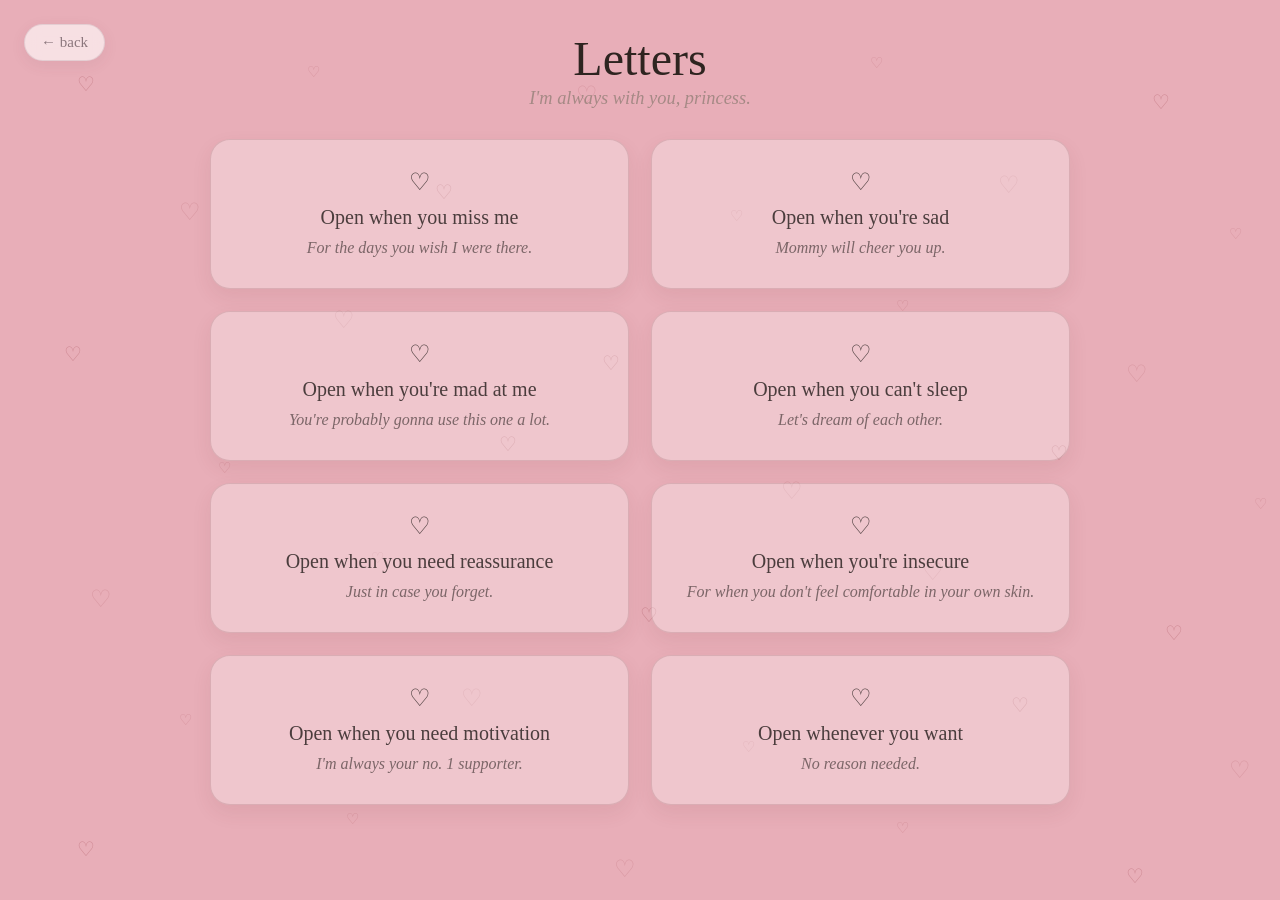
==== letters.html @ 0e0d1850 "Add files via upload" ====
<!DOCTYPE html>
<html lang="en">

<head>
    <meta charset="UTF-8">
    <meta name="viewport" content="width=device-width, initial-scale=1.0">
    <title>Letters</title>

    <link rel="stylesheet" href="style.css">

    <link rel="manifest" href="manifest.json">
<meta name="theme-color" content="#f8e7eb">
<meta name="apple-mobile-web-app-capable" content="yes">
<meta name="apple-mobile-web-app-status-bar-style" content="default">

</head>

<body class="main-body">

    <button class="back-button" onclick="history.back()">← back</button>

    <div class="hearts">
        <span>♡</span>
        <span>♡</span>
        <span>♡</span>
        <span>♡</span>
        <span>♡</span>
        <span>♡</span>
        <span>♡</span>
        <span>♡</span>
        <span>♡</span>
        <span>♡</span>
        <span>♡</span>
        <span>♡</span>
        <span>♡</span>
        <span>♡</span>
        <span>♡</span>
        <span>♡</span>
        <span>♡</span>
        <span>♡</span>
        <span>♡</span>
        <span>♡</span>
        <span>♡</span>
        <span>♡</span>
        <span>♡</span>
        <span>♡</span>
        <span>♡</span>
        <span>♡</span>
        <span>♡</span>
        <span>♡</span>
        <span>♡</span>
        <span>♡</span>
        <span>♡</span>
        <span>♡</span>
        <span>♡</span>
        <span>♡</span>
        <span>♡</span>
    </div>

    <div class="letters-page">

        <h1>Letters</h1>

        <p class="letters-subtitle">
            I'm always with you, princess.
        </p>

        <div class="letters-grid">

            <button class="letter-card" onclick="openLetter('miss-me')">
                <span class="letter-icon">♡</span>
                <span class="letter-title">Open when you miss me</span>
                <span class="letter-description">For the days you wish I were there.</span>
            </button>

            <button class="letter-card" onclick="openLetter('sad')">
                <span class="letter-icon">♡</span>
                <span class="letter-title">Open when you're sad</span>
                <span class="letter-description">Mommy will cheer you up.</span>
            </button>

            <button class="letter-card" onclick="openLetter('mad')">
                <span class="letter-icon">♡</span>
                <span class="letter-title">Open when you're mad at me</span>
                <span class="letter-description">You're probably gonna use this one a lot.</span>
            </button>

            <button class="letter-card" onclick="openLetter('sleep')">
                <span class="letter-icon">♡</span>
                <span class="letter-title">Open when you can't sleep</span>
                <span class="letter-description">Let's dream of each other.</span>
            </button>

            <button class="letter-card" onclick="openLetter('reassurance')">
                <span class="letter-icon">♡</span>
                <span class="letter-title">Open when you need reassurance</span>
                <span class="letter-description">Just in case you forget.</span>
            </button>

            <button class="letter-card" onclick="openLetter('insecure')">
                <span class="letter-icon">♡</span>
                <span class="letter-title">Open when you're insecure</span>
                <span class="letter-description">For when you don't feel comfortable in your own skin.</span>
            </button>

            <button class="letter-card" onclick="openLetter('motivation')">
                <span class="letter-icon">♡</span>
                <span class="letter-title">Open when you need motivation</span>
                <span class="letter-description">I'm always your no. 1 supporter.</span>
            </button>

            <button class="letter-card" onclick="openLetter('whenever')">
                <span class="letter-icon">♡</span>
                <span class="letter-title">Open whenever you want</span>
                <span class="letter-description">No reason needed.</span>
            </button>

        </div>
    
    </div>

    <script>
        function openLetter(letter) {
            const overlay = document.getElementById("letter-overlay");
            const heading = document.getElementById("letter-heading");
            const content = document.getElementById("letter-content");


            if (letter === "miss-me") {
    heading.textContent = "Open when you miss me";
    content.innerHTML = `
    <p>so you miss me huh :(

well unfortunately for you, i’m not actually there right now. BUTTTT for the sake of this letter, pretend i am.

we're lying in your bed right now. you’ll probably tell me to come closer, so obviously i will.

you'll have your head on my tiddies and eventually you’ll get tired and i’ll tell you to go to sleep. 

i’ll probably stay awake for a little while just looking at you because i’m cringe like that.

then i’ll kiss your forehead and go to sleep with you.

so if you miss me right now, just imagine that.

i’m there. i’m cuddling you. i’m annoying you.

i love you baby. now stop missing me so much :(</p>
`;
            }

if (letter === "sad") {
    heading.textContent = "Open when you're sad";
    content.innerHTML = `
        <p>i know whatever happened probably feels like a lot right now, but you don't have to have everything figured out right now. you don't have to pretend you're okay when you're not.

you can just be sad.

if i was there right now, i'd probably hug you until you complain about me suffocating you. then i'd probably start making stupid jokes.

actually wait.

why did the tomato turn red?

because it saw the salad dressing.

i'm sorry.

that was fucking awful.

anyway.

whatever is making you sad right now won't last forever.

you can cry. you can complain. you can be angry. you can be quiet.

i'll still love you through all of it.

everything is gonna be okay.</p>
    `;
}

if (letter === "mad") {
    heading.textContent = "Open when you're mad at me";
    content.innerHTML = `
        <p>i'm sorry.

i'm stupid.

sometimes i do things that hurt you or piss you off and i don't even realize how badly i've fucked up until later.

i'm probably sitting here thinking about whatever happened and trying to understand exactly where i went wrong.

and if i'm still too stupid to see it right now, then give me some time.

sometimes my brain takes long to arrive at the obvious conclusion.

eventually i'll realize what i did wrong.

and when i do, i'll come back to you.

i'll apologize properly. i'll listen. i'll try to understand you instead of just trying to defend myself.

so i'm sorry, baby.

even if we're mad at each other right now, i still love you.

once again, i'm really sorry. </p>
    `;
}

if (letter === "sleep") {
    heading.textContent = "Open when you can't sleep";
    content.innerHTML = `
        <p>imagine we're somewhere else.

you can choose.

we could be in Japan, walking around at night.

we could be in some little cabin surrounded by snow.

we could be at the beach, watching the sunset.

we could be in our giant mansion with our billion animals running around everywhere.

or maybe we're just lying in bed together.

maybe you can imagine me reading you a story.

just pretend i'm lying beside you, quietly reading while you're slowly falling asleep.

you don't need to think about tomorrow.

you don't need to think about anything that's bothering you.

just dream (about me preferably).

goodnight, baby.

i'll see you in our little dream world. ♡</p>
    `;
}

if (letter === "reassurance") {
    heading.textContent = "Open when you need reassurance";
    content.innerHTML = `
        <p>i don't think i tell you enough how much i love you.

i know sometimes i don't show it properly.

sometimes i get caught up in my own head. sometimes i get frustrated. sometimes i don't say what i'm feeling. sometimes i probably make you wonder if i care as much as i say i do.

but i do.

so much.

i care about you when we're happy, when we're arguing, when you're sad.

i care about the little things you tell me.

i care about your stupid little stories and your random thoughts and the things you get excited about.

you don't have to earn my love by being perfect.

you don't have to always be happy.

you don't have to be anything other than yourself.

i love you because you're you.</p>
    `;
}

if (letter === "insecure") {
    heading.textContent = "Open when you're insecure";
    content.innerHTML = `
        <p>respectfully...

what the fuck are you insecure about?

have you looked at yourself???

you're so fucking pretty.

your face, your eyes, your smile, your hair, your body, literally everything.

and yes, you're sexy too. very.

but it's not even just about how you look.

i love the way you laugh, the way you talk, your personality, your weirdness.

you could wake up with messy hair, looking like you got hit by a truck, and i'd still want to kiss you.

actually, especially then.

so please don't let your brain convince you that you're anything less than the girl i see.

because when i look at you, i see someone perfect.

now stop being mean to my pretty girl.</p>
    `;
}

if (letter === "motivation") {
    heading.textContent = "Open when you need motivation";
    content.innerHTML = `
        <p>

i know you're probably doubting yourself right now, but i need you to remember who you are.

you've made it this far.

whatever you're dealing with right now, you've already survived every bad day that came before it.

and i know you're going to give this everything you've got.

you just have to try.

and if you fuck up?

we try again.

if it doesn't work the first time?

we try again.

if you're tired?

rest.

then we try again.

i'm proud of you already.

not because of whether you succeed or fail, but because i know you're going to give it your all.

and i'll be right here cheering you on the whole time.♡</p>
    `;
}

if (letter === "whenever") {
    heading.textContent = "Open whenever you want";
    content.innerHTML = `
        <p>there's no special reason for this one.

you just wanted to open it.

so here i am.

i love you.

that's it.

that's the letter.

...

okay fine, i'll elaborate.

i love you.

i love you when you're angry at me.

i love you when you're being cute.

i love you when you're half asleep.

i love you when we're doing absolutely nothing.

i love you on the boring days.

i love you on the exciting days.

i love you today.

and i'll love you tomorrow.

and the day after that.

and all the random days in between.

so whenever you open this, just remember that there's a girl who loves you very very much.

and unfortunately for you, you're stuck with her.

i love you, my princess. ♡</p>
    `;
}

content.innerHTML = `
    <p class="letter-greeting">
        My love,
    </p>

    ${content.innerHTML}

    <p class="letter-signature">
        With all my love,<br>
        Mommy ♡
    </p>
`;
            overlay.classList.add("show");
        }

        function openEnvelope(event) {
    event.stopPropagation();

    document
        .querySelector(".envelope")
        .classList.add("open");
}

function closeLetter() {
    document.getElementById("letter-overlay").classList.remove("show");

    const envelope = document.querySelector(".envelope");

    if (envelope) {
        envelope.classList.remove("open");
    }
}
    </script>

<div id="letter-overlay" class="letter-overlay">

    <div class="letter-popup">

        <button class="close-letter" onclick="closeLetter()">×</button>
    
        <div class="envelope-stage">
    
            <div class="envelope">
    
                <!-- The actual letter -->
                <div class="envelope-letter">
                    <div class="letter-paper">
                        <h2 id="letter-heading"></h2>
                        <div id="letter-content"></div>
                    </div>
                </div>
    
                <!-- Envelope -->
                <div class="envelope-back"></div>
    
                <div class="envelope-pocket"></div>
    
                <div class="envelope-flap"></div>
    
                <button
                    class="envelope-seal"
                    onclick="openEnvelope(event)"
                    aria-label="Open letter"
                >
                    ♡
                </button>
    
            </div>
    
            <p class="envelope-hint">Tap the seal to open your letter ♡</p>
    
        </div>
    
    </div>

</div>

</body>
</html>
---- style.css ----
body {
    background: #e8aeb8;
    font-family: "Cormorant Garamond", Georgia, serif;
    margin: 0;
    height: 100vh;
    display: flex;
    justify-content: center;
    align-items: center;
    position: relative;
}

/* =========================
   SCATTERED BACKGROUND HEARTS
   ========================= */

.hearts {
    position: absolute;
    inset: 0;
    pointer-events: none;
    z-index: 0;
}

.hearts span {
    position: absolute;
    color: rgba(150, 55, 65, 0.32);
    font-size: 20px;
    font-weight: 400;
}

/* different sizes so they feel natural */

.hearts span:nth-child(2n) {
    font-size: 15px;
    opacity: 0.7;
}

.hearts span:nth-child(3n) {
    font-size: 24px;
    opacity: 0.55;
}

/* scattered positions */

.hearts span:nth-child(1)  { left: 6%;  top: 8%; }
.hearts span:nth-child(2)  { left: 24%; top: 7%; }
.hearts span:nth-child(3)  { left: 45%; top: 9%; }
.hearts span:nth-child(4)  { left: 68%; top: 6%; }
.hearts span:nth-child(5)  { left: 90%; top: 10%; }

.hearts span:nth-child(6)  { left: 14%; top: 22%; }
.hearts span:nth-child(7)  { left: 34%; top: 20%; }
.hearts span:nth-child(8)  { left: 57%; top: 23%; }
.hearts span:nth-child(9)  { left: 78%; top: 19%; }
.hearts span:nth-child(10) { left: 96%; top: 25%; }

.hearts span:nth-child(11) { left: 5%;  top: 38%; }
.hearts span:nth-child(12) { left: 26%; top: 34%; }
.hearts span:nth-child(13) { left: 47%; top: 39%; }
.hearts span:nth-child(14) { left: 70%; top: 33%; }
.hearts span:nth-child(15) { left: 88%; top: 40%; }

.hearts span:nth-child(16) { left: 17%; top: 51%; }
.hearts span:nth-child(17) { left: 39%; top: 48%; }
.hearts span:nth-child(18) { left: 61%; top: 53%; }
.hearts span:nth-child(19) { left: 82%; top: 49%; }
.hearts span:nth-child(20) { left: 98%; top: 55%; }

.hearts span:nth-child(21) { left: 7%;  top: 65%; }
.hearts span:nth-child(22) { left: 29%; top: 61%; }
.hearts span:nth-child(23) { left: 50%; top: 67%; }
.hearts span:nth-child(24) { left: 72%; top: 62%; }
.hearts span:nth-child(25) { left: 91%; top: 69%; }

.hearts span:nth-child(26) { left: 14%; top: 79%; }
.hearts span:nth-child(27) { left: 36%; top: 76%; }
.hearts span:nth-child(28) { left: 58%; top: 82%; }
.hearts span:nth-child(29) { left: 79%; top: 77%; }
.hearts span:nth-child(30) { left: 96%; top: 84%; }

.hearts span:nth-child(31) { left: 6%;  top: 93%; }
.hearts span:nth-child(32) { left: 27%; top: 90%; }
.hearts span:nth-child(33) { left: 48%; top: 95%; }
.hearts span:nth-child(34) { left: 70%; top: 91%; }
.hearts span:nth-child(35) { left: 88%; top: 96%; }


/* =========================
   MAIN CONTENT
   ========================= */

.container {
    text-align: center;
    position: relative;
    z-index: 2;
}


/* Wolf + kitten */

.logo {
    width: 280px;
    height: 220px;
    object-fit: cover;
    object-position: center;
    display: block;
    margin: 0 auto 25px;
}


/* Title */

h1 {
    font-family: "Cormorant Garamond", Georgia, serif;
    font-size: 48px;
    font-weight: 600;
    color: #2E2420;
    margin: 0;
    line-height: 1;
}


/* Subtitle */

p {
    color: #8A7A70;
    font-size: 20px;
    font-style: italic;
    margin-top: 22px;
    margin-bottom: 40px;
}


/* Begin button */

button {
    background: rgba(255, 255, 255, 0.3);
    color: #4b3d3d;
    font-family: "Inter", sans-serif;
    font-size: 19px;
    border: 1px solid rgba(120, 60, 70, 0.18);
    padding: 16px 48px;
    border-radius: 50px;
    cursor: pointer;
    transition: 0.25s ease;
    box-shadow: 0 8px 20px rgba(100, 35, 40, 0.08);
}

button:hover {
    transform: translateY(-3px);
    background: rgba(255, 255, 255, 0.5);
    box-shadow: 0 12px 25px rgba(100, 35, 40, 0.12);
}


/* =========================
   PHONE VERSION
   ========================= */

@media (max-width: 600px) {

    .container {
        width: 90%;
    }

    .logo {
        width: 240px;
        height: 190px;
    }

    h1 {
        font-size: 44px;
    }

    p {
        font-size: 18px;
    }

    button {
        font-size: 19px;
        padding: 16px 48px;
    }
}

/* =========================
   MAIN LOVERS PAGE
   ========================= */

   .main-page {
    width: 90%;
    max-width: 900px;
    margin: 0 auto;
    padding: 60px 20px;
    text-align: center;
    position: relative;
    z-index: 1;
}

.main-page h1 {
    margin: 0;
    font-family: Georgia, serif;
    font-size: 3rem;
    font-weight: 500;
}

.main-subtitle {
    margin-top: 8px;
    margin-bottom: 40px;
    font-family: Georgia, serif;
    font-style: italic;
    font-size: 1.1rem;
    opacity: 0.7;
}

/* TIMER */

.timer {
    margin: 0 auto 50px;
    padding: 25px;
    max-width: 650px;
    border: 1px solid rgba(120, 60, 70, 0.18);
    border-radius: 20px;
    background: rgba(255, 255, 255, 0.25);
}

.timer-label {
    margin: 0 0 18px;
    font-family: Georgia, serif;
    font-style: italic;
    font-size: 1.1rem;
}

.timer-numbers {
    display: flex;
    justify-content: center;
    gap: 35px;
    flex-wrap: wrap;
}

.timer-numbers div {
    min-width: 70px;
}

.timer-numbers span {
    display: block;
    font-size: 2rem;
    font-weight: 500;
}

.timer-numbers small {
    font-size: 0.8rem;
    opacity: 0.65;
}

/* SECTION CARDS */

.menu {
    display: grid;
    grid-template-columns: repeat(2, 1fr);
    gap: 18px;
}

.menu button {
    min-height: 110px;
    padding: 20px;
    border: 1px solid rgba(120, 60, 70, 0.18);
    border-radius: 18px;
    background: rgba(255, 255, 255, 0.3);
    font-family: Georgia, serif;
    font-size: 1.1rem;
    cursor: pointer;
    transition: transform 0.2s ease, background 0.2s ease;
}

.menu button span {
    display: block;
    margin-top: 8px;
}

.menu button:hover {
    transform: translateY(-4px);
    background: rgba(255, 255, 255, 0.5);
}

/* PHONE */

@media (max-width: 600px) {

    .main-page {
        padding: 40px 15px;
    }

    .main-page h1 {
        font-size: 2.3rem;
    }

    .menu {
        grid-template-columns: 1fr;
    }

    .timer-numbers {
        gap: 20px;
    }

}

.main-body {
    min-height: 100vh;
    height: auto;
    align-items: flex-start;
}

/* HEARTS — keep landing page fixed */
.hearts {
    position: fixed;
    inset: 0;
    pointer-events: none;
    z-index: 0;
}

/* Main page hearts scroll with the page */
.main-body .hearts {
    position: absolute;
    z-index: 0;
}

/* Main page content stays above the hearts */
.main-body .main-page {
    position: relative;
    z-index: 1;
}

.main-body .hearts {
    z-index: 0;
}

.main-body .main-page {
    position: relative;
    z-index: 2;
}

.main-body .menu,
.main-body .timer {
    position: relative;
    z-index: 2;
}

/* =========================
   LETTERS PAGE
   ========================= */

   .letters-page {
    width: 90%;
    max-width: 900px;
    margin: 0 auto;
    padding: 60px 20px 80px;
    text-align: center;
    position: relative;
    z-index: 1;
}

.letters-page h1 {
    margin: 0;
    font-family: "Cormorant Garamond", Georgia, serif;
    font-size: 3rem;
    font-weight: 500;
}

.letters-subtitle {
    margin-top: 8px;
    margin-bottom: 45px;
    font-family: "Cormorant Garamond", Georgia, serif;
    font-style: italic;
    font-size: 1.15rem;
    opacity: 0.7;
}

.letters-grid {
    display: grid;
    grid-template-columns: repeat(2, 1fr);
    gap: 22px;
}

.letter-card {
    width: 100%;
    min-height: 150px;
    padding: 28px 25px;
    box-sizing: border-box;

    background: rgba(255, 255, 255, 0.3);
    border: 1px solid rgba(120, 60, 70, 0.18);
    border-radius: 20px;

    color: #4b3d3d;
    font-family: "Cormorant Garamond", Georgia, serif;

    cursor: pointer;

    display: flex;
    flex-direction: column;
    align-items: center;
    justify-content: center;

    transition: transform 0.2s ease, background 0.2s ease;
}

.letter-card:hover {
    transform: translateY(-4px);
    background: rgba(255, 255, 255, 0.45);
}

.letter-icon {
    font-size: 1.5rem;
    margin-bottom: 10px;
}

.letter-title {
    font-size: 1.25rem;
    font-weight: 500;
}

.letter-description {
    margin-top: 8px;
    font-size: 1rem;
    font-style: italic;
    opacity: 0.7;
    line-height: 1.4;
}

@media (max-width: 600px) {

    .letters-page {
        padding: 40px 15px 60px;
    }

    .letters-page h1 {
        font-size: 2.4rem;
    }

    .letters-grid {
        grid-template-columns: 1fr;
    }

    .letter-card {
        min-height: 135px;
    }
}

.letter-overlay {
    position: fixed;
    inset: 0;
    background: rgba(60, 35, 40, 0.25);
    display: flex;
    align-items: center;
    justify-content: center;
    padding: 20px;
    box-sizing: border-box;
    opacity: 0;
    visibility: hidden;
    transition: opacity 0.25s ease;
    z-index: 10;
}

.letter-overlay.show {
    opacity: 1;
    visibility: visible;
}

.letter-popup {
    position: relative;
    width: 90%;
    max-width: 600px;
    max-height: 80vh;
    overflow-y: auto;
    padding: 45px;
    box-sizing: border-box;
    background: #f7d9de;
    border: 1px solid rgba(120, 60, 70, 0.18);
    border-radius: 20px;
    color: #4b3d3d;
    text-align: center;
    box-shadow: 0 20px 50px rgba(80, 35, 45, 0.15);
}

.letter-popup h2 {
    margin-top: 0;
    font-family: "Cormorant Garamond", Georgia, serif;
    font-size: 2rem;
    font-weight: 500;
}

#letter-content {
    font-family: "Cormorant Garamond", Georgia, serif;
    font-size: 1.15rem;
    line-height: 1.7;
}

.close-letter {
    position: absolute;
    top: 12px;
    right: 18px;
    padding: 0;
    background: transparent;
    border: none;
    box-shadow: none;
    color: #4b3d3d;
    font-family: Arial, sans-serif;
    font-size: 28px;
    cursor: pointer;
}

.close-letter:hover {
    background: transparent;
    transform: none;
    box-shadow: none;
}

/* =========================
   LETTERS PAGE — FINAL OVERRIDE
   ========================= */

   body.main-body {
    overflow-y: auto;
    overflow-x: hidden;
}

.letters-page {
    width: 90%;
    max-width: 900px;
    margin: 0 auto;
    padding: 35px 20px 80px;
    box-sizing: border-box;
    text-align: center;
    position: relative;
    z-index: 1;
}

.letters-page h1 {
    margin: 0 0 5px;
}

.letters-subtitle {
    margin: 0 0 30px;
}

.letters-grid {
    margin: 0;
    padding: 0;
    display: grid;
    grid-template-columns: repeat(2, minmax(0, 1fr));
    gap: 22px;
}

.letter-card {
    width: 100%;
    min-height: 150px;
    margin: 0;
    padding: 25px;
    box-sizing: border-box;

    background: rgba(255, 255, 255, 0.3);
    border: 1px solid rgba(120, 60, 70, 0.18);
    border-radius: 20px;

    color: #4b3d3d;
    font-family: "Cormorant Garamond", Georgia, serif;

    display: flex;
    flex-direction: column;
    align-items: center;
    justify-content: center;

    cursor: pointer;
    transition: transform 0.2s ease, background 0.2s ease;
}

.letter-card:hover {
    transform: translateY(-4px);
    background: rgba(255, 255, 255, 0.45);
}

.letter-icon {
    font-size: 1.5rem;
    margin-bottom: 10px;
}

.letter-title {
    font-size: 1.25rem;
    font-weight: 500;
}

.letter-description {
    margin-top: 8px;
    font-size: 1rem;
    font-style: italic;
    opacity: 0.7;
    line-height: 1.4;
}

@media (max-width: 600px) {
    .letters-page {
        padding: 25px 15px 60px;
    }

    .letters-grid {
        grid-template-columns: 1fr;
    }
}

/* =========================
   CUTE LETTER POPUP
   ========================= */

   .letter-overlay {
    position: fixed;
    inset: 0;

    display: flex;
    align-items: center;
    justify-content: center;

    padding: 20px;
    box-sizing: border-box;

    background: rgba(76, 38, 48, 0.25);

    opacity: 0;
    visibility: hidden;

    transition: opacity 0.3s ease;

    z-index: 100;
}

.letter-overlay.show {
    opacity: 1;
    visibility: visible;
}

.letter-popup {
    position: relative;

    width: min(90%, 600px);
    max-height: 80vh;

    overflow-y: auto;

    padding: 45px 45px 40px;

    box-sizing: border-box;

    background: #fff4f2;

    border: 1px solid rgba(150, 80, 90, 0.15);

    border-radius: 22px;

    box-shadow:
        0 20px 60px rgba(80, 35, 45, 0.2);

    color: #4b3d3d;

    transform: translateY(15px) scale(0.97);

    transition: transform 0.3s ease;
}

.letter-overlay.show .letter-popup {
    transform: translateY(0) scale(1);
}

/* little heart above title */

.letter-popup::before {
    content: "♡";

    display: block;

    text-align: center;

    margin-bottom: 8px;

    color: #a85c68;

    font-size: 25px;
}

/* title */

.letter-popup h2 {
    margin: 0;

    text-align: center;

    font-family: "Cormorant Garamond", Georgia, serif;

    font-size: 2rem;

    font-weight: 500;

    color: #4b3d3d;
}

/* little divider */

.letter-popup h2::after {
    content: "♡";

    display: block;

    margin: 12px auto 25px;

    font-size: 13px;

    color: #a85c68;

    opacity: 0.7;
}

/* letter itself */

#letter-content {
    font-family: "Cormorant Garamond", Georgia, serif;

    font-size: 1.1rem;

    line-height: 1.8;

    text-align: left;

    color: #4b3d3d;
}

/* close button */

.close-letter {
    position: absolute;

    top: 14px;
    right: 18px;

    padding: 2px 6px;

    background: transparent;

    border: none;

    box-shadow: none;

    color: #8b6268;

    font-size: 25px;

    line-height: 1;

    cursor: pointer;

    opacity: 0.65;

    transition:
        opacity 0.2s ease,
        transform 0.2s ease;
}

.close-letter:hover {
    background: transparent;

    box-shadow: none;

    opacity: 1;

    transform: scale(1.1);
}

/* mobile */

@media (max-width: 600px) {

    .letter-popup {
        width: 94%;

        padding: 40px 25px 30px;

        max-height: 82vh;

        border-radius: 20px;
    }

    .letter-popup h2 {
        font-size: 1.7rem;
    }

    #letter-content {
        font-size: 1rem;
        line-height: 1.7;
    }
}

/* =================================
   ENVELOPE — CLOSED STATE
   ================================= */

   .envelope-stage {
    width: 100%;
    display: flex;
    flex-direction: column;
    align-items: center;
    justify-content: center;
}

/* Envelope itself */

.envelope {
    position: relative;

    width: min(420px, 90vw);
    aspect-ratio: 1.5 / 1;

    margin: 25px auto 0;

    perspective: 1000px;
}

/* Back of envelope */

.envelope-back {
    position: absolute;
    inset: 0;

    background: #e8b7c0;

    border-radius: 8px;

    box-shadow:
        0 15px 35px rgba(80, 35, 45, 0.18);

    z-index: 1;
}

/* LETTER
   Completely hidden inside while closed */

.envelope-letter {
    position: absolute;

    left: 5%;
    bottom: 0%;

    width: 90%;
    height: 88%;

    z-index: 0;

    pointer-events: none;
}

.letter-paper {
    width: 100%;
    height: 100%;

    box-sizing: border-box;

    padding: 28px;

    background: #fffaf7;

    border-radius: 4px;

    overflow: hidden;

    color: #4b3d3d;
}

/* Override the normal popup heading styling */

.letter-paper h2 {
    margin: 0 0 18px;

    text-align: center;

    font-family: "Cormorant Garamond", Georgia, serif;

    font-size: 1.7rem;

    font-weight: 500;

    color: #4b3d3d;
}

/* Remove the decorative popup heart from this heading */

.letter-paper h2::after {
    display: none;
}

.letter-paper #letter-content {
    font-family: "Cormorant Garamond", Georgia, serif;

    font-size: 1.05rem;

    line-height: 1.7;

    color: #4b3d3d;
}

/* FRONT POCKET
   This is what hides the letter */

.envelope-pocket {
    position: absolute;

    left: 0;
    bottom: 0;

    width: 100%;
    height: 60%;

    background: #dfa2ae;

    clip-path: polygon(
        0 0,
        50% 58%,
        100% 0,
        100% 100%,
        0 100%
    );

    border-radius: 0 0 8px 8px;

    z-index: 4;

    pointer-events: none;
}

/* TOP FLAP */

.envelope-flap {
    position: absolute;

    left: 0;
    top: 0;

    width: 100%;
    height: 100%;

    background: #efc3ca;

    clip-path: polygon(
        0 0,
        100% 0,
        50% 58%
    );

    z-index: 5;

    pointer-events: none;
}

/* HEART SEAL */

.envelope-seal {
    position: absolute;

    left: 50%;
    top: 58%;

    transform: translate(-50%, -50%);

    width: 52px;
    height: 52px;

    display: flex;
    align-items: center;
    justify-content: center;

    padding: 0;

    border: none;

    border-radius: 50%;

    background: #9b4d58;

    color: white;

    font-size: 25px;

    line-height: 1;

    z-index: 6;

    cursor: pointer;

    box-shadow:
        0 5px 15px rgba(90, 35, 45, 0.18);
}

.envelope-seal:hover {
    background: #9b4d58;

    transform: translate(-50%, -50%) scale(1.05);

    box-shadow:
        0 7px 18px rgba(90, 35, 45, 0.22);
}

/* Instruction */

.envelope-hint {
    margin: 18px 0 0;

    font-family: "Cormorant Garamond", Georgia, serif;

    font-size: 1rem;

    font-style: italic;

    color: #8d666d;
}

/* Mobile */

@media (max-width: 600px) {

    .envelope {
        width: 90vw;
    }

    .letter-paper {
        padding: 20px;
    }

    .letter-paper h2 {
        font-size: 1.4rem;
    }

    .letter-paper #letter-content {
        font-size: 0.95rem;
    }

    .envelope-seal {
        width: 45px;
        height: 45px;

        font-size: 21px;
    }
}

/* ENVELOPE FLAP OPENING */

.envelope-flap {
    transform-origin: top center;
    transition: transform 0.7s ease;
}

.envelope.open .envelope-flap {
    transform: rotateX(180deg);
}

/* LETTER SLIDES OUT FROM THE POCKET */

.envelope-letter {
    transition: transform 0.9s cubic-bezier(0.22, 0.8, 0.25, 1);
    z-index: 1;
}

/* FINAL LETTER SLIDE */

.envelope-letter {
    z-index: 0;
    transition: transform 1s cubic-bezier(0.22, 0.8, 0.25, 1);
}

/* flap moves behind the letter once opened */
.envelope.open .envelope-flap {
    transform: rotateX(180deg);
    z-index: 0;
}

/* paper stays behind the pocket and physically rises */
.envelope.open .envelope-letter {
    transform: translateY(-45%);
    z-index: 3;
}

/* Remove the white popup behind the envelope */

.letter-popup {
    background: transparent !important;
    box-shadow: none !important;
    border: none !important;

    width: auto !important;
    max-width: none !important;
    padding: 0 !important;

    overflow: visible !important;
}

/* Keep the envelope centered */

.envelope-stage {
    margin: 0;
}

/* Move the close button to the outside corner */

.letter-popup .close-letter {
    position: absolute;
    top: -35px;
    right: -35px;

    z-index: 50;
}

/* SOFT BLUSH CREAM ENVELOPE */

.envelope-back {
    background: #F5E3D8;
}

.envelope-flap {
    background: #EFD5CB;
}

.envelope-pocket {
    background: #E8C9C0;
}

.envelope-seal {
    background: #B86B76;
    color: white;
}

.envelope-seal:hover {
    background: #B86B76;
}

/* =================================
   LOVE LETTER PAPER
   ================================= */

   .letter-paper {
    background: #FFFDF9;

    border: 1px solid rgba(160, 110, 110, 0.12);
    border-radius: 3px;

    box-shadow:
        0 8px 25px rgba(80, 40, 45, 0.10);

    color: #4E3D3D;

    padding: 42px 45px;

    box-sizing: border-box;
}

/* Letter title */

.letter-paper h2 {
    margin: 0 0 22px;

    font-family: "Cormorant Garamond", Georgia, serif;

    font-size: 2rem;
    font-weight: 500;

    line-height: 1.2;

    text-align: center;

    color: #5A4145;
}

/* Little decorative line underneath title */

.letter-paper h2::after {
    content: "♡";

    display: block;

    margin-top: 10px;

    font-size: 18px;

    color: #B86B76;
}

/* Actual letter text */

.letter-paper #letter-content {
    font-family: "Cormorant Garamond", Georgia, serif;

    font-size: 1.12rem;

    line-height: 1.8;

    text-align: left;

    color: #514244;
}

/* Paragraph spacing */

.letter-paper #letter-content p {
    margin: 0 0 18px;
}

/* Final paragraph */

.letter-paper #letter-content p:last-child {
    margin-bottom: 0;
}

/* =================================
   PRETTY LOVE LETTER
   ================================= */

   .letter-paper {
    background: #FFFDF8;

    border: 1px solid rgba(150, 100, 100, 0.10);
    border-radius: 2px;

    box-shadow:
        0 6px 20px rgba(80, 40, 45, 0.08);

    padding: 38px 42px;

    box-sizing: border-box;
}

/* Letter heading */

.letter-paper h2 {
    margin: 0 0 8px;

    font-family: "Cormorant Garamond", Georgia, serif;

    font-size: 1.55rem;
    font-weight: 500;

    line-height: 1.25;

    text-align: center;

    color: #594447;

    white-space: nowrap;
}

/* Little heart underneath */

.letter-paper h2::after {
    content: "♡";

    display: block;

    margin-top: 8px;

    font-size: 16px;

    color: #B86B76;
}

/* Letter body */

.letter-paper #letter-content {
    margin-top: 20px;

    font-family: "Cormorant Garamond", Georgia, serif;

    font-size: 1.05rem;

    line-height: 1.75;

    color: #514244;

    text-align: left;
}

/* Paragraphs */

.letter-paper #letter-content p {
    margin: 0 0 16px;
}

/* Signature */

.letter-paper .signature {
    margin-top: 28px;

    text-align: right;

    font-style: italic;

    color: #76575d;
}

/* =================================
   LOVE LETTER DETAILS
   ================================= */

   .letter-date {
    text-align: right;
    font-size: 0.85rem;
    font-style: italic;
    color: #9A777B;
    margin-bottom: 24px;
}

.letter-greeting {
    font-size: 1.15rem;
    margin-bottom: 18px !important;
}

.letter-signature {
    margin-top: 30px !important;
    text-align: right;
    font-style: italic;
    color: #76575D;
}

/* Bigger open letter + tighter heading spacing */

.envelope.open .envelope-letter {
    width: 96%;
    height: 120%;
    left: 2%;
}

.letter-paper {
    padding-top: 10px;
}

.letter-paper h2 {
    margin-bottom: 2px !important;
}

.letter-paper h2::after {
    margin-top: 3px !important;
}

.letter-paper {
    padding-top: 5px !important;
}

.letter-paper .letter-greeting {
    margin-top: 8px !important;
    margin-bottom: 10px !important;
}

.letter-paper #letter-content {
    margin-top: 0 !important;
}

#letter-heading {
    margin-bottom: 5px !important;
}

/* Smaller letter writing */

.letter-paper #letter-content {
    font-size: 0.9rem !important;
    line-height: 1.6 !important;
}

.letter-paper .letter-greeting {
    font-size: 0.95rem !important;
}

.letter-paper .letter-signature {
    font-size: 0.9rem !important;
}

/* Final letter spacing */

.letter-paper #letter-content {
    font-size: 0.82rem !important;
    line-height: 1.55 !important;
}

.letter-paper .letter-greeting {
    margin-top: -5px !important;
    margin-bottom: 10px !important;
}

.letter-paper .letter-signature {
    margin-top: 90px !important;
    font-size: 0.85rem !important;
}

/* Actual letter text size */

.letter-paper > p {
    font-size: 0.82rem !important;
    line-height: 1.55 !important;
}

/* Greeting */

.letter-paper .letter-greeting {
    font-size: 0.85rem !important;
}

/* Signature */

.letter-paper .letter-signature {
    font-size: 0.82rem !important;
}

/* ACTUAL LETTER BODY SIZE */

#letter-content p:not(.letter-greeting):not(.letter-signature) {
    font-size: 12px !important;
    line-height: 1.5 !important;
}

.letter-paper .letter-signature {
    margin-top: 150px !important;
    font-size: 0.80rem !important;
}

.delete-note {
    margin-top: 12px;
    border: none;
    background: transparent;
    color: #b85b68;
    font-family: "Cormorant Garamond", Georgia, serif;
    font-size: 14px;
    cursor: pointer;
    opacity: 0.7;
}

.delete-note:hover {
    opacity: 1;
}


.page {
    overflow: hidden;
}

.page img {
    width: 100%;
    height: 100%;
    display: block;
    object-fit: fill;
}

#book-wrapper {
    width: 100%;
    display: flex;
    justify-content: center;
    align-items: center;
}

/* =========================
   GALLERY
========================= */

.gallery-page {
    width: 100%;
    min-height: 100vh;
    padding: 60px 5% 100px;
    box-sizing: border-box;
}

.gallery-page h1 {
    text-align: center;
    margin-bottom: 50px;
}

.polaroid-gallery {
    width: 100%;
    max-width: 1100px;
    margin: 0 auto;

    display: grid;
    grid-template-columns: repeat(3, 1fr);
    gap: 55px 35px;

    align-items: center;
}

.polaroid {
    background: #fff;
    padding: 12px 12px 35px;
    box-shadow: 0 8px 18px rgba(0, 0, 0, 0.18);

    transition: transform 0.25s ease, box-shadow 0.25s ease;
}

.polaroid img {
    display: block;
    width: 100%;
    aspect-ratio: 1 / 1;
    object-fit: cover;
}

/* Slightly messy Polaroid rotations */

.p1  { transform: rotate(-3deg); }
.p2  { transform: rotate(2deg); }
.p3  { transform: rotate(-1deg); }

.p4  { transform: rotate(3deg); }
.p5  { transform: rotate(-2deg); }
.p6  { transform: rotate(1deg); }

.p7  { transform: rotate(-2deg); }
.p8  { transform: rotate(3deg); }
.p9  { transform: rotate(-3deg); }

.p10 { transform: rotate(2deg); }
.p11 { transform: rotate(-1deg); }
.p12 { transform: rotate(3deg); }

.p13 { transform: rotate(-3deg); }
.p14 { transform: rotate(1deg); }
.p15 { transform: rotate(-2deg); }

.p16 { transform: rotate(3deg); }
.p17 { transform: rotate(-2deg); }
.p20 { transform: rotate(2deg); }


/* Hover */

.polaroid:hover {
    transform: rotate(0deg) translateY(-8px) scale(1.03);
    box-shadow: 0 15px 30px rgba(0, 0, 0, 0.25);
    z-index: 5;
}


/* =========================
   MOBILE
========================= */

@media (max-width: 700px) {

    .gallery-page {
        padding: 40px 18px 80px;
    }

    .polaroid-gallery {
        grid-template-columns: repeat(2, 1fr);
        gap: 35px 18px;
    }

    .polaroid {
        padding: 8px 8px 25px;
    }
}

@media (max-width: 450px) {

    .polaroid-gallery {
        grid-template-columns: 1fr;
        max-width: 320px;
    }

}

.gallery-subtitle {
    text-align: center;
    margin-top: -35px;
    margin-bottom: 50px;
    font-size: 16px;
    font-style: italic;
    opacity: 0.7;
}

/* =========================
   LITTLE THINGS
========================= */

.little-things-page {
    width: 100%;
    min-height: 100vh;
    padding: 60px 5% 100px;
    box-sizing: border-box;
}

.little-things-page h1 {
    text-align: center;
    margin-bottom: 8px;
}

.little-things-subtitle {
    text-align: center;
    margin-top: 0;
    margin-bottom: 55px;
    font-style: italic;
    opacity: 0.7;
}

.little-things-grid {
    width: 100%;
    max-width: 1000px;
    margin: 0 auto;

    display: grid;
    grid-template-columns: repeat(3, 1fr);
    gap: 45px 35px;
}

.little-note {
    background: #efc3ca;
    padding: 35px 25px;
    border: 1px solid #c99aa6;
outline: 1px solid #e3bdc6;
outline-offset: 5px;

    min-height: 130px;

    display: flex;
    align-items: center;
    justify-content: center;

    text-align: center;

    font-family: "Cormorant Garamond", serif;
    font-size: 20px;
    line-height: 1.4;

    box-shadow: 0 6px 15px rgba(0, 0, 0, 0.12);

    transition:
        transform 0.25s ease,
        box-shadow 0.25s ease;
}

/* messy scrapbook rotation */

.note1 { transform: rotate(-3deg); }
.note2 { transform: rotate(2deg); }
.note3 { transform: rotate(-1deg); }

.note4 { transform: rotate(3deg); }
.note5 { transform: rotate(-2deg); }
.note6 { transform: rotate(1deg); }

.note7 { transform: rotate(-2deg); }
.note8 { transform: rotate(3deg); }
.note9 { transform: rotate(-3deg); }


.little-note:hover {
    transform: rotate(0deg) translateY(-7px) scale(1.03);

    box-shadow:
        0 14px 25px rgba(0, 0, 0, 0.18);

    z-index: 5;
}


/* mobile */

@media (max-width: 700px) {

    .little-things-page {
        padding: 40px 18px 80px;
    }

    .little-things-grid {
        grid-template-columns: repeat(2, 1fr);
        gap: 30px 18px;
    }

    .little-note {
        padding: 25px 15px;
        min-height: 120px;
        font-size: 18px;
    }

}


@media (max-width: 450px) {

    .little-things-grid {
        grid-template-columns: 1fr;
        max-width: 320px;
    }

}

/* =========================================================
   OUR MEMORIES
========================================================= */

.memories-page {
    min-height: 100vh;
    padding: 70px 30px 100px;
    text-align: center;
    position: relative;
    overflow: hidden;
}

.memories-page h1 {
    margin: 0;
    font-family: "Cormorant Garamond", serif;
    font-size: 58px;
    font-weight: 600;
    color: #050505;
    position: relative;
    z-index: 2;
}

.memories-subtitle {
    margin-top: 5px;
    margin-bottom: 70px;

    font-family: "Cormorant Garamond", serif;
    font-size: 24px;
    font-style: italic;

    color: #767174;
}


/* =========================================================
   MEMORY JAR
========================================================= */

.memory-jar {
    position: relative;

    width: 330px;
    height: 470px;

    margin: 0 auto;

    cursor: pointer;

    transition: transform 0.3s ease;

    z-index: 20;
}

.memory-jar:hover {
    transform: translateY(-4px);
}

/* =========================================================
   REALISTIC GLASS MEMORY JAR
========================================================= */

.jar {
    position: absolute;

    left: 50%;
    bottom: 80px;

    width: 285px;
    height: 365px;

    transform: translateX(-50%);

    /* soft glass */
    background:
        linear-gradient(
            90deg,
            rgba(255,255,255,0.38) 0%,
            rgba(245,247,239,0.20) 15%,
            rgba(255,255,255,0.12) 50%,
            rgba(245,247,239,0.22) 85%,
            rgba(255,255,255,0.40) 100%
        );

    border: 3px solid rgba(177, 177, 177, 0.38);

    /*
       Rounded shoulders make it read more like a jar
       instead of a rectangle.
    */
    border-radius:
        38px 38px 55px 55px;

    box-shadow:
        inset 7px 0 12px rgba(255,255,255,0.28),
        inset -7px 0 12px rgba(170,170,170,0.10),
        inset 0 -12px 20px rgba(190,190,180,0.12),
        0 8px 20px rgba(90,75,80,0.10);

    overflow: hidden;

    z-index: 10;
}


/* glass highlight on the left */

.jar::before {
    content: "";

    position: absolute;

    left: 16px;
    top: 35px;

    width: 12px;
    height: 275px;

    border-radius: 50%;

    background: rgba(255,255,255,0.32);

    filter: blur(2px);

    z-index: 30;

    pointer-events: none;
}


/* subtle glass shine */

.jar::after {
    content: "";

    position: absolute;

    top: 18px;
    right: 25px;

    width: 35px;
    height: 250px;

    border-radius: 50%;

    background: rgba(255,255,255,0.10);

    filter: blur(5px);

    z-index: 30;

    pointer-events: none;
}


/* =========================================================
   JAR NECK / OPENING
========================================================= */

.jar-lid {
    position: absolute;

    left: 50%;
    top: -20px;

    width: 160px;
    height: 42px;

    transform: translateX(-50%);

    background:
        linear-gradient(
            180deg,
            #eda1b0 0%,
            #eda1b0 100%
        );

    border: 2px solid rgba(155,145,150,0.45);

    border-radius: 9px;

    box-shadow:
        inset 0 2px 3px rgba(255,255,255,0.7),
        0 3px 7px rgba(80,70,75,0.14);

    z-index: 40;
}


/* little glass rim underneath the lid */

.jar-lid::after {
    content: "";

    position: absolute;

    left: 50%;
    bottom: -7px;

    width: 155px;
    height: 14px;

    transform: translateX(-50%);

    border: 2px solid rgba(170,165,168,0.32);

    border-top: none;

    border-radius: 0 0 50% 50%;

    background: rgba(255,255,255,0.12);
}


/* =========================================================
   JAR BASE
========================================================= */

.jar-bottom {
    position: absolute;

    left: 50%;
    bottom: 28px;

    width: 220px;
    height: 18px;

    transform: translateX(-50%);

    border-radius: 50%;

    background: rgba(180,180,175,0.10);

    filter: blur(2px);

    z-index: 31;
}

/* =========================================================
   PAPER PILE
========================================================= */

.paper {
    position: absolute;

    width: 105px;
    height: 42px;

    background: #f8f8dc;

    border: 1px solid #d8d8b9;

    border-radius: 2px;

    box-shadow:
        0 2px 4px rgba(70, 65, 50, 0.12);

    margin-left: -25px;
}


/* Individual pieces */

.paper1 {
    left: 20px;
    bottom: 25px;
    transform: rotate(-12deg);
}

.paper2 {
    left: 80px;
    bottom: 18px;
    transform: rotate(7deg);
}

.paper3 {
    left: 155px;
    bottom: 25px;
    transform: rotate(-5deg);
}

.paper4 {
    left: 195px;
    bottom: 35px;
    transform: rotate(13deg);
}

.paper5 {
    left: 45px;
    bottom: 65px;
    transform: rotate(4deg);
}

.paper6 {
    left: 110px;
    bottom: 58px;
    transform: rotate(-9deg);
}

.paper7 {
    left: 175px;
    bottom: 70px;
    transform: rotate(8deg);
}

.paper8 {
    left: 10px;
    bottom: 95px;
    transform: rotate(-4deg);
}

.paper9 {
    left: 70px;
    bottom: 105px;
    transform: rotate(11deg);
}

.paper10 {
    left: 140px;
    bottom: 100px;
    transform: rotate(-7deg);
}

.paper11 {
    left: 205px;
    bottom: 105px;
    transform: rotate(5deg);
}

.paper12 {
    left: 35px;
    bottom: 135px;
    transform: rotate(-10deg);
}

.paper13 {
    left: 95px;
    bottom: 140px;
    transform: rotate(3deg);
}

.paper14 {
    left: 155px;
    bottom: 135px;
    transform: rotate(-4deg);
}

.paper15 {
    left: 215px;
    bottom: 145px;
    transform: rotate(9deg);
}

.paper16 {
    left: 60px;
    bottom: 170px;
    transform: rotate(6deg);
}

.paper17 {
    left: 125px;
    bottom: 165px;
    transform: rotate(-8deg);
}

.paper18 {
    left: 185px;
    bottom: 175px;
    transform: rotate(4deg);
}


/* =========================================================
   PAPER BEING PULLED OUT
========================================================= */

.pulled-paper {
    position: absolute;

    left: 50%;
    bottom: 125px;

    width: 82px;
    height: 42px;

    transform:
        translateX(-50%)
        rotate(-6deg);

    background: #fff8e8;

    border: 1px solid #d8c9aa;

    box-shadow:
        0 4px 9px rgba(70, 60, 50, 0.18);

    opacity: 0;

    /*
       Important:
       The paper sits above the jar body so it can
       emerge from the opening.
    */
    z-index: 22;

    pointer-events: none;
}


/* Pull animation */

.pulled-paper.pull-out {
    animation:
        pullPaperOut 1.1s cubic-bezier(.4, 0, .2, 1)
        forwards;
}


@keyframes pullPaperOut {

    0% {
        opacity: 0;

        transform:
            translate(-50%, -150px)
            rotate(-8deg);
    }

    15% {
        opacity: 1;
    }

    45% {
        transform:
            translate(-50%, -250px)
            rotate(5deg);
    }

    75% {
        transform:
            translate(-50%, -350px)
            rotate(-3deg);
    }

    100% {
        opacity: 1;

        transform:
            translate(-50%, -367px)
            rotate(4deg);
    }
}


/* Paper going back into jar */

.pulled-paper.hide-paper {
    animation:
        paperBackIn 0.5s ease-in
        forwards;
}


@keyframes paperBackIn {

    0% {
        opacity: 1;

        transform:
            translate(-50%, -380px)
            rotate(4deg);
    }

    100% {
        opacity: 0;

        transform:
            translate(-50%, -150px)
            rotate(-8deg);
    }
}


/* =========================================================
   CLICK INSTRUCTION
========================================================= */

.jar-instruction {
    margin-top: -70px;

    font-family: "Cormorant Garamond", serif;
    font-size: 20px;
    font-style: italic;

    color: #6e6b6d;

    position: relative;
    z-index: 2;
}


/* =========================================================
   MEMORY OVERLAY
========================================================= */

.memory-overlay {
    position: fixed;

    inset: 0;

    display: flex;
    align-items: center;
    justify-content: center;

    background: rgba(82, 70, 78, 0.18);

    backdrop-filter: blur(3px);

    opacity: 0;
    visibility: hidden;

    transition:
        opacity 0.35s ease,
        visibility 0.35s ease;

    z-index: 100;
}


.memory-overlay.show {
    opacity: 1;
    visibility: visible;
}


/* =========================================================
   MEMORY NOTE
========================================================= */

.memory-note {
    width: min(520px, 82vw);

    min-height: 280px;

    background: #fff8e8;

    border: 1px solid #d8c9aa;

    box-shadow:
        0 15px 45px rgba(70, 55, 60, 0.2);

    transform:
        rotate(-2deg)
        scale(0.75);

    opacity: 0;

    transition:
        transform 0.55s cubic-bezier(.2, .8, .2, 1),
        opacity 0.45s ease;

    position: relative;
}


.memory-overlay.show .memory-note {
    transform:
        rotate(-2deg)
        scale(1);

    opacity: 1;
}


/* =========================================================
   NOTE CONTENT
========================================================= */

.note-fold {
    padding: 55px 45px;
}


.note-content {
    font-family: "Cormorant Garamond", serif;

    color: #625b61;

    text-align: center;
}


.memory-label {
    margin: 0 0 25px;

    font-size: 18px;

    font-style: italic;

    color: #b39fa9;
}


#memoryText {
    margin: 0 auto 35px;

    max-width: 420px;

    font-size: 25px;

    line-height: 1.5;

    color: #625b61;
}


.note-content button {
    border: none;

    background: transparent;

    font-family: "Cormorant Garamond", serif;

    font-size: 18px;

    font-style: italic;

    color: #a8949e;

    cursor: pointer;

    transition:
        color 0.2s ease,
        transform 0.2s ease;
}


.note-content button:hover {
    color: #75656d;

    transform: translateY(-2px);
}


/* =========================================================
   MOBILE
========================================================= */

@media (max-width: 600px) {

    .memories-page {
        padding-top: 45px;
    }

    .memories-page h1 {
        font-size: 43px;
    }

    .memories-subtitle {
        font-size: 20px;
        margin-bottom: 45px;
    }

    .memory-jar {
        transform: scale(0.85);
    }

    .memory-jar:hover {
        transform: scale(0.85);
    }

    .memory-note {
        width: 88vw;
    }

    .note-fold {
        padding: 40px 25px;
    }

    #memoryText {
        font-size: 21px;
    }

}

/* =========================================================
   OUR FUTURE
   ========================================================= */

   .future-page {
    min-height: 100vh;
    padding: 70px 30px;
    box-sizing: border-box;
    text-align: center;
}


/* TITLE */

.future-page h1 {
    margin: 0;

    font-family: "Cormorant Garamond", Georgia, serif;
    font-size: 64px;
    font-weight: 600;
    line-height: 1;

    color: #080808;
}

.future-subtitle {
    margin: 12px 0 50px;

    font-family: "Cormorant Garamond", Georgia, serif;
    font-size: 20px;
    font-style: italic;

    color: #8c8a8b;
}


/* =========================================================
   FUTURE OPTIONS
   ========================================================= */

.future-sections {
    width: 900px;
    max-width: 90%;

    margin: 0 auto;

    display: grid;
    grid-template-columns: repeat(2, 1fr);
    gap: 22px;
}


.future-option {
    position: relative;

    height: 145px;
    padding: 20px;

    box-sizing: border-box;

    border: 1px solid rgba(150, 135, 145, 0.22);
    border-radius: 18px;

    background: rgba(235, 233, 231, 0.72);
    opacity: 0.6;

    box-shadow:
        0 4px 12px rgba(100, 80, 90, 0.06);

    cursor: pointer;

    display: flex;
    flex-direction: column;
    align-items: center;
    justify-content: center;

    font-family: "Cormorant Garamond", Georgia, serif;

    transition:
        transform 0.25s ease,
        box-shadow 0.25s ease,
        background 0.25s ease;
}


/* HOVER */

.future-option:hover {
    transform: translateY(-4px);

    background: rgba(245, 244, 243, 0.9);

    box-shadow:
        0 8px 20px rgba(100, 80, 90, 0.10);
}


/* ICON */

.future-icon {
    display: block;

    margin-bottom: 8px;

    font-size: 24px;
    line-height: 1;

    color: #c23a3d;

    transition: transform 0.25s ease;
}

.future-option:hover .future-icon {
    transform: translateY(-2px);
}


/* NAME */

.future-name {
    display: block;

    margin-bottom: 3px;

    font-family: "Cormorant Garamond", Georgia, serif;
    font-size: 27px;
    font-weight: 600;

    color: #0c0c0c;
}


/* DESCRIPTION */

.future-description {
    display: block;

    font-family: "Cormorant Garamond", Georgia, serif;
    font-size: 15px;
    font-style: italic;

    color: #696768;
}


/* =========================================================
   FUTURE POPUP
   ========================================================= */

.future-modal {
    position: fixed;
    inset: 0;

    z-index: 1000;

    display: flex;
    align-items: center;
    justify-content: center;

    padding: 25px;

    background: rgba(80, 65, 75, 0.18);

    backdrop-filter: blur(5px);
    -webkit-backdrop-filter: blur(5px);

    opacity: 0;
    visibility: hidden;
    pointer-events: none;

    transition:
        opacity 0.3s ease,
        visibility 0.3s ease;
}


.future-modal.future-open {
    opacity: 1;
    visibility: visible;
    pointer-events: auto;
}

/* =========================================================
   POPUP CONTENT
   ========================================================= */

   .future-modal-content {
    position: relative;

    width: min(900px, 90vw);
    max-height: 85vh;
    overflow-y: auto;

    padding: 48px 60px 52px;
    box-sizing: border-box;

    background:
        linear-gradient(
            135deg,
            rgba(237, 241, 219, 0.98),
            rgba(250, 244, 245, 0.97)
        );

        border-radius: 25px;

    box-shadow:
        0 25px 70px rgba(85, 65, 75, 0.20),
        0 5px 18px rgba(85, 65, 75, 0.10);

    text-align: center;

    animation: futurePopupIn 0.4s ease forwards;
}

.future-modal.active .future-modal-content {
    transform: translateY(0);
}

/* POPUP TEXT */

.future-writing {
    position: relative;
    z-index: 1;

    width: 100%;
    box-sizing: border-box;

    margin-top: 28px;
    padding: 28px 34px;

    text-align: left;

    font-family: "Cormorant Garamond", serif;
    font-size: 20px;
    line-height: 1.65;

    color: #777075;

    background: rgba(255, 255, 255, 0.25);

    border: 1px solid rgba(180, 155, 165, 0.18);
    border-radius: 18px;

    /* IMPORTANT */
    height: auto;
    min-height: 0;
}

.future-modal-icon {
    font-size: 25px;
    color: #9b8b92;

    margin-bottom: 4px;

    opacity: 0.75;

    transform: translateY(0);
}


/* =========================================================
   CLOSE X
   ========================================================= */

   .future-close {
    position: absolute;
    top: 20px;
    right: 22px;

    width: 38px;
    height: 38px;

    border: none;
    border-radius: 50%;

    background: rgba(180, 160, 170, 0.10);

    color: #8c8086;

    font-size: 24px;
    font-family: Georgia, serif;

    cursor: pointer;

    display: flex;
    align-items: center;
    justify-content: center;

    transition:
        background 0.25s ease,
        transform 0.25s ease;
}

.future-close:hover {
    background: rgba(180, 160, 170, 0.20);
    transform: rotate(180deg);
}


/* =========================================================
   POPUP SCROLLBAR
   ========================================================= */

.future-modal-content::-webkit-scrollbar {
    width: 6px;
}

.future-modal-content::-webkit-scrollbar-track {
    background: transparent;
}

.future-modal-content::-webkit-scrollbar-thumb {
    background: rgba(150, 135, 145, 0.3);
    border-radius: 10px;
}


/* =========================================================
   MOBILE
   ========================================================= */

@media (max-width: 700px) {

    .future-page {
        padding: 50px 20px;
    }

    .future-page h1 {
        font-size: 48px;
    }

    .future-subtitle {
        font-size: 17px;
        margin-bottom: 35px;
    }

    .future-sections {
        width: 100%;
        max-width: 500px;

        grid-template-columns: 1fr;

        gap: 16px;
    }

    .future-option {
        height: 135px;
    }

    .future-name {
        font-size: 26px;
    }

    .future-modal {
        padding: 15px;
    }

    .future-modal-content {
        padding: 45px 25px 30px;
    }

    .future-modal-content h2 {
        font-size: 36px;
    }

    .future-modal-content p {
        font-size: 17px;
    }
}

/* =========================
   BACK BUTTON
   ========================= */

   .back-button {
    position: fixed;
    top: 24px;
    left: 24px;
    
    border: 1px solid rgba(170, 150, 160, 0.25);
    border-radius: 999px;
    
    background: rgba(255, 250, 250, 0.65);
    backdrop-filter: blur(8px);
    
    color: #8b777d;
    font-family: Georgia, serif;
    font-size: 15px;
    
    padding: 9px 16px;
    
    cursor: pointer;
    
    box-shadow: 0 4px 15px rgba(100, 70, 80, 0.08);
    
    transition: all 0.25s ease;
    
    z-index: 9999;
}

.back-button:hover {
    background: rgba(255, 250, 250, 0.9);
    transform: translateX(-3px);
    box-shadow: 0 6px 18px rgba(100, 70, 80, 0.12);
}
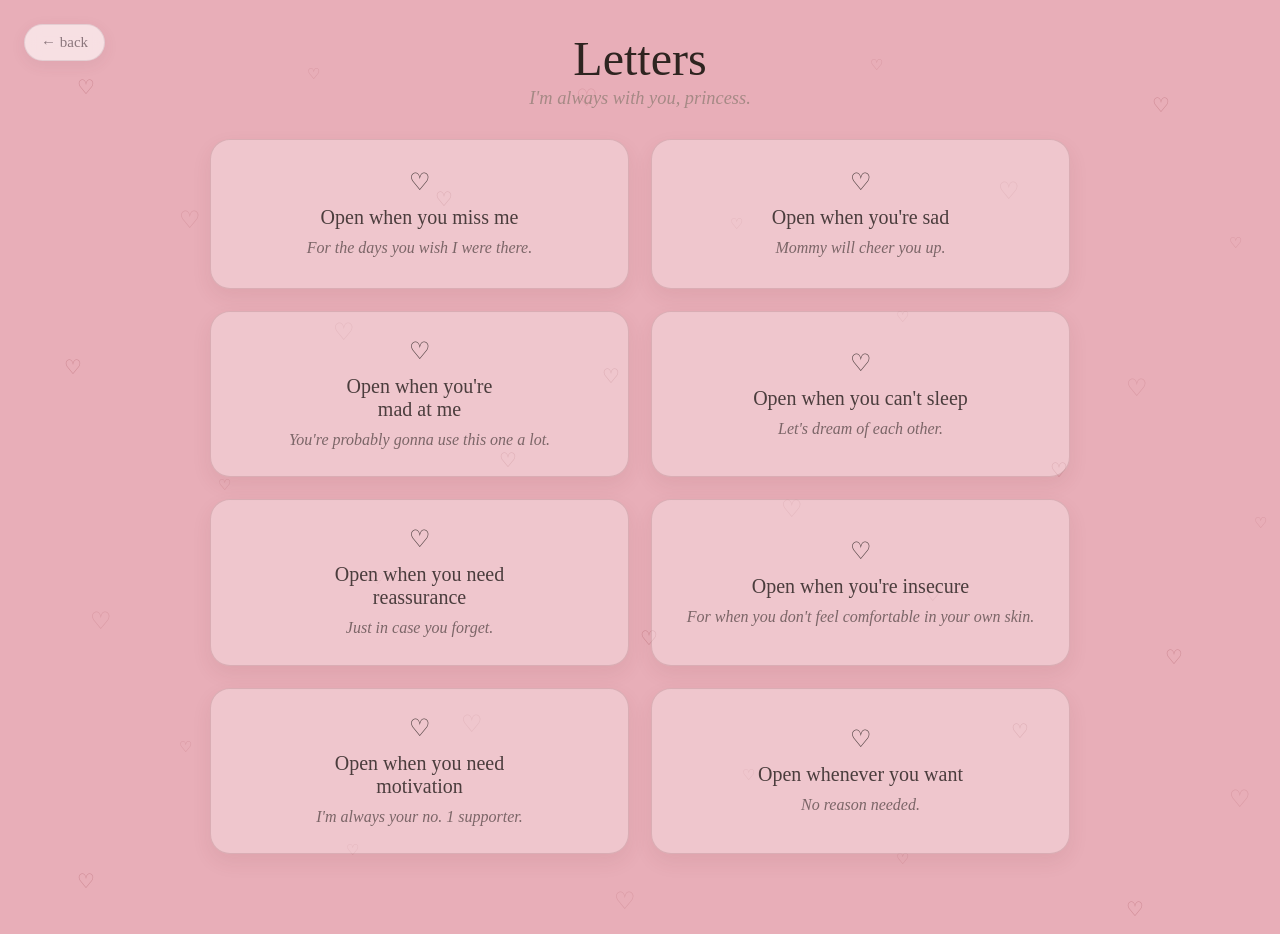
==== commit 24840bbb: "changess" ====
--- a/letters.html
+++ b/letters.html
@@ -81,7 +81,7 @@
 
             <button class="letter-card" onclick="openLetter('mad')">
                 <span class="letter-icon">♡</span>
-                <span class="letter-title">Open when you're mad at me</span>
+                <span class="letter-title">Open when you're<br>mad at me</span>
                 <span class="letter-description">You're probably gonna use this one a lot.</span>
             </button>
 
@@ -93,7 +93,7 @@
 
             <button class="letter-card" onclick="openLetter('reassurance')">
                 <span class="letter-icon">♡</span>
-                <span class="letter-title">Open when you need reassurance</span>
+                <span class="letter-title">Open when you need<br>reassurance</span>
                 <span class="letter-description">Just in case you forget.</span>
             </button>
 
@@ -105,7 +105,7 @@
 
             <button class="letter-card" onclick="openLetter('motivation')">
                 <span class="letter-icon">♡</span>
-                <span class="letter-title">Open when you need motivation</span>
+                <span class="letter-title">Open when you need<br>motivation</span>
                 <span class="letter-description">I'm always your no. 1 supporter.</span>
             </button>
 
--- a/style.css
+++ b/style.css
@@ -301,6 +301,20 @@
         gap: 20px;
     }
 
+    .timer-numbers {
+        flex-wrap: nowrap;
+        gap: 8px;
+    }
+    
+    .timer-numbers div {
+        min-width: 0;
+        flex: 1;
+    }
+    
+    .timer-numbers span {
+        font-size: 1.4rem;
+    }
+
 }
 
 .main-body {
@@ -376,7 +390,7 @@
 
 .letters-grid {
     display: grid;
-    grid-template-columns: repeat(2, 1fr);
+    grid-template-columns: 1fr;
     gap: 22px;
 }
 
@@ -735,14 +749,15 @@
 .close-letter {
     position: absolute;
 
-    top: 14px;
-    right: 18px;
-
-    padding: 2px 6px;
-
-    background: transparent;
+    top: 12px;
+    right: 12px;
+
+    padding: 0;
+
+    background: #f6e5df;
 
     border: none;
+    border-radius: 50%;
 
     box-shadow: none;
 
@@ -843,7 +858,7 @@
     position: absolute;
 
     left: 5%;
-    bottom: 0%;
+    bottom: 18%;
 
     width: 90%;
     height: 88%;
@@ -851,11 +866,12 @@
     z-index: 0;
 
     pointer-events: none;
+
 }
 
 .letter-paper {
     width: 100%;
-    height: 100%;
+    height: 120%;
 
     box-sizing: border-box;
 
@@ -874,6 +890,7 @@
 
 .letter-paper h2 {
     margin: 0 0 18px;
+    padding: 0 8px;
 
     text-align: center;
 
@@ -883,7 +900,15 @@
 
     font-weight: 500;
 
+    line-height: 1.15;
+
     color: #4b3d3d;
+
+    white-space: normal;
+
+    overflow-wrap: break-word;
+
+    word-break: normal;
 }
 
 /* Remove the decorative popup heart from this heading */
@@ -1023,14 +1048,20 @@
 
     .envelope {
         width: 90vw;
+        max-width: 90vw;
+        box-sizing: border-box;
     }
 
     .letter-paper {
-        padding: 20px;
+        padding: 16px;
+        box-sizing: border-box;
+        width: 100%;
     }
 
     .letter-paper h2 {
-        font-size: 1.4rem;
+        font-size: 1.25rem;
+        line-height: 1.2;
+        white-space: normal;
     }
 
     .letter-paper #letter-content {
@@ -1078,7 +1109,7 @@
 
 /* paper stays behind the pocket and physically rises */
 .envelope.open .envelope-letter {
-    transform: translateY(-45%);
+    transform: translateY(-65%);
     z-index: 3;
 }
 
@@ -1329,6 +1360,12 @@
     left: 2%;
 }
 
+/* Hide the full letter while the envelope is closed */
+.envelope:not(.open) .letter-paper {
+    max-height: 100%;
+    overflow: hidden;
+}
+
 .letter-paper {
     padding-top: 10px;
 }
@@ -1386,7 +1423,7 @@
 }
 
 .letter-paper .letter-signature {
-    margin-top: 90px !important;
+    margin-top: 100px !important;
     font-size: 0.85rem !important;
 }
 
@@ -1417,7 +1454,7 @@
 }
 
 .letter-paper .letter-signature {
-    margin-top: 150px !important;
+    margin-top: 100px !important;
     font-size: 0.80rem !important;
 }
 
@@ -1453,6 +1490,20 @@
     display: flex;
     justify-content: center;
     align-items: center;
+}
+
+/* PHONE BOOK FIX */
+@media (max-width: 600px) {
+    #book {
+        transform: scale(0.42);
+        transform-origin: top center;
+        margin-bottom: -340px;
+        margin-top: 200px;
+    }
+
+    #book-wrapper {
+        overflow: visible;
+    }
 }
 
 /* =========================
@@ -2776,4 +2827,28 @@
     background: rgba(255, 250, 250, 0.9);
     transform: translateX(-3px);
     box-shadow: 0 6px 18px rgba(100, 70, 80, 0.12);
+}
+
+/* MOBILE TIMER FIX */
+@media (max-width: 600px) {
+
+    .timer-numbers {
+        flex-wrap: nowrap;
+        gap: 5px;
+        width: 100%;
+        justify-content: space-between;
+    }
+
+    .timer-numbers div {
+        min-width: 0;
+        flex: 1;
+    }
+
+    .timer-numbers span {
+        font-size: 1.45rem;
+    }
+
+    .timer-numbers small {
+        font-size: 0.75rem;
+    }
 }
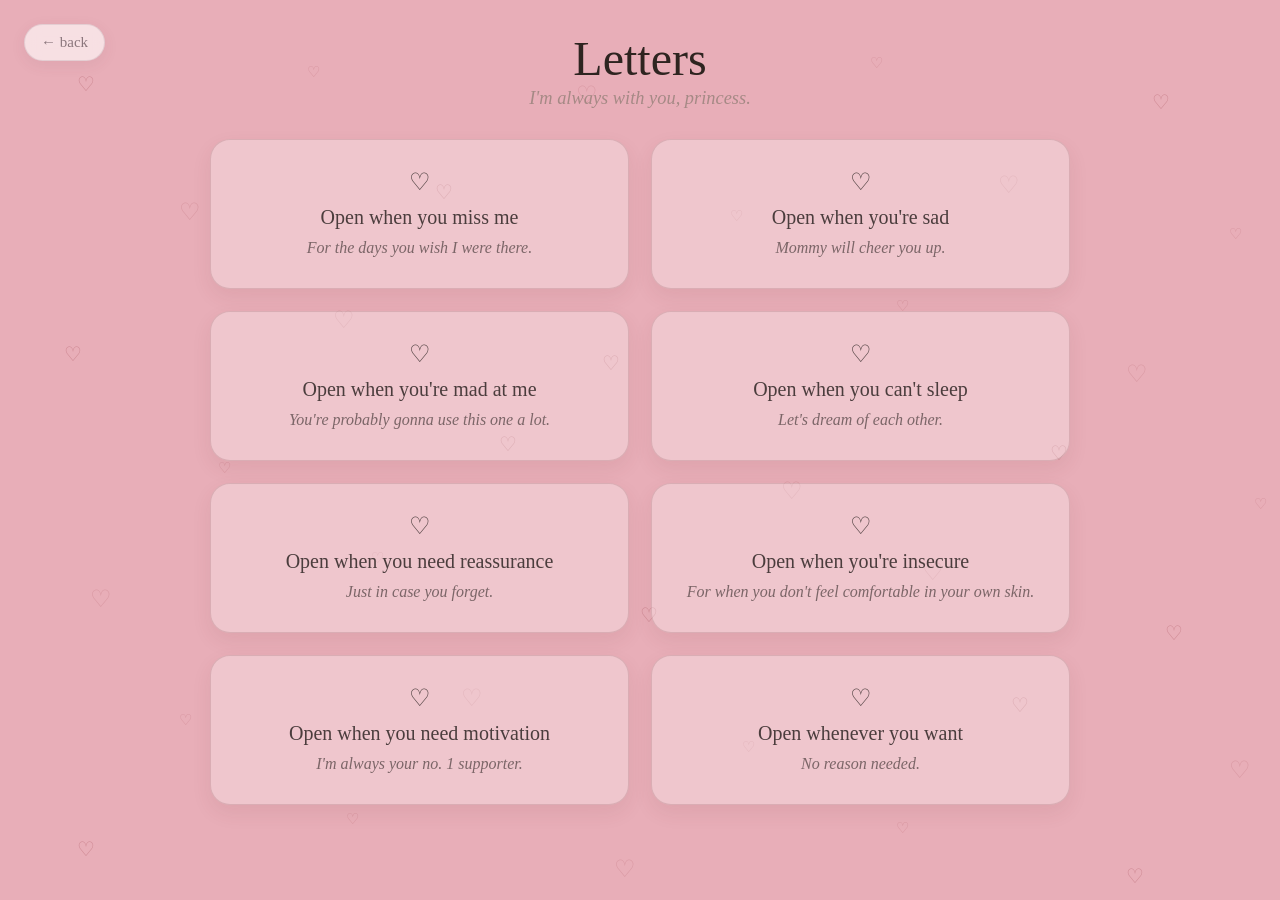
==== commit c3a1d481: "/" ====
--- a/letters.html
+++ b/letters.html
@@ -81,7 +81,7 @@
 
             <button class="letter-card" onclick="openLetter('mad')">
                 <span class="letter-icon">♡</span>
-                <span class="letter-title">Open when you're<br>mad at me</span>
+                <span class="letter-title">Open when you're mad at me</span>
                 <span class="letter-description">You're probably gonna use this one a lot.</span>
             </button>
 
@@ -93,7 +93,7 @@
 
             <button class="letter-card" onclick="openLetter('reassurance')">
                 <span class="letter-icon">♡</span>
-                <span class="letter-title">Open when you need<br>reassurance</span>
+                <span class="letter-title">Open when you need reassurance</span>
                 <span class="letter-description">Just in case you forget.</span>
             </button>
 
@@ -105,7 +105,7 @@
 
             <button class="letter-card" onclick="openLetter('motivation')">
                 <span class="letter-icon">♡</span>
-                <span class="letter-title">Open when you need<br>motivation</span>
+                <span class="letter-title">Open when you need motivation</span>
                 <span class="letter-description">I'm always your no. 1 supporter.</span>
             </button>
 
--- a/style.css
+++ b/style.css
@@ -744,46 +744,38 @@
     color: #4b3d3d;
 }
 
-/* close button */
-
+/* CLOSE BUTTON */
 .close-letter {
     position: absolute;
-
     top: 12px;
     right: 12px;
 
+    width: 38px;
+    height: 38px;
+
     padding: 0;
-
     background: #f6e5df;
-
     border: none;
     border-radius: 50%;
 
+    box-shadow: 0 2px 8px rgba(90, 35, 45, 0.15);
+
+    color: #8b6268;
+    font-size: 24px;
+    line-height: 38px;
+    text-align: center;
+
+    cursor: pointer;
+    opacity: 0.9;
+
+    z-index: 100;
+}
+
+.close-letter:hover {
+    background: #f6e5df;
     box-shadow: none;
-
-    color: #8b6268;
-
-    font-size: 25px;
-
-    line-height: 1;
-
-    cursor: pointer;
-
-    opacity: 0.65;
-
-    transition:
-        opacity 0.2s ease,
-        transform 0.2s ease;
-}
-
-.close-letter:hover {
-    background: transparent;
-
-    box-shadow: none;
-
     opacity: 1;
-
-    transform: scale(1.1);
+    transform: scale(1.08);
 }
 
 /* mobile */
@@ -807,6 +799,16 @@
     #letter-content {
         font-size: 1rem;
         line-height: 1.7;
+    }
+
+    .close-letter {
+        top: 10px;
+        right: 10px;
+        width: 40px;
+        height: 40px;
+        line-height: 40px;
+        font-size: 24px;
+        z-index: 100;
     }
 }
 
@@ -858,7 +860,7 @@
     position: absolute;
 
     left: 5%;
-    bottom: 18%;
+    bottom: 0%;
 
     width: 90%;
     height: 88%;
@@ -890,7 +892,6 @@
 
 .letter-paper h2 {
     margin: 0 0 18px;
-    padding: 0 8px;
 
     text-align: center;
 
@@ -900,15 +901,15 @@
 
     font-weight: 500;
 
-    line-height: 1.15;
-
     color: #4b3d3d;
 
     white-space: normal;
 
     overflow-wrap: break-word;
 
-    word-break: normal;
+    word-wrap: break-word;
+
+    max-width: 100%;
 }
 
 /* Remove the decorative popup heart from this heading */
@@ -1059,9 +1060,12 @@
     }
 
     .letter-paper h2 {
-        font-size: 1.25rem;
-        line-height: 1.2;
+        font-size: 1.4rem;
+        line-height: 1.15;
         white-space: normal;
+        overflow-wrap: break-word;
+        word-wrap: break-word;
+        max-width: 100%;
     }
 
     .letter-paper #letter-content {
@@ -1110,7 +1114,7 @@
 /* paper stays behind the pocket and physically rises */
 .envelope.open .envelope-letter {
     transform: translateY(-65%);
-    z-index: 3;
+    z-index: 6;
 }
 
 /* Remove the white popup behind the envelope */
@@ -1503,6 +1507,48 @@
 
     #book-wrapper {
         overflow: visible;
+    }
+}
+
+/* ===== FINAL LETTER FIX ===== */
+
+#letter-heading {
+    white-space: normal !important;
+    overflow-wrap: break-word !important;
+    word-break: normal !important;
+    width: 100% !important;
+    max-width: 100% !important;
+    text-align: center !important;
+    line-height: 1.15 !important;
+}
+
+/* Make the opened letter rise properly */
+.envelope.open .envelope-letter {
+    transform: translateY(-75%) !important;
+    z-index: 10 !important;
+}
+
+/* Keep the actual paper inside the envelope width */
+.envelope-letter .letter-paper {
+    width: 100% !important;
+    box-sizing: border-box !important;
+    overflow: hidden !important;
+}
+
+/* Mobile */
+@media (max-width: 600px) {
+    #letter-heading {
+        font-size: 1.4rem !important;
+        white-space: normal !important;
+        overflow-wrap: break-word !important;
+        line-height: 1.15 !important;
+        padding: 0 10px !important;
+        box-sizing: border-box !important;
+    }
+
+    .envelope.open .envelope-letter {
+        transform: translateY(-75%) !important;
+        z-index: 10 !important;
     }
 }
 
